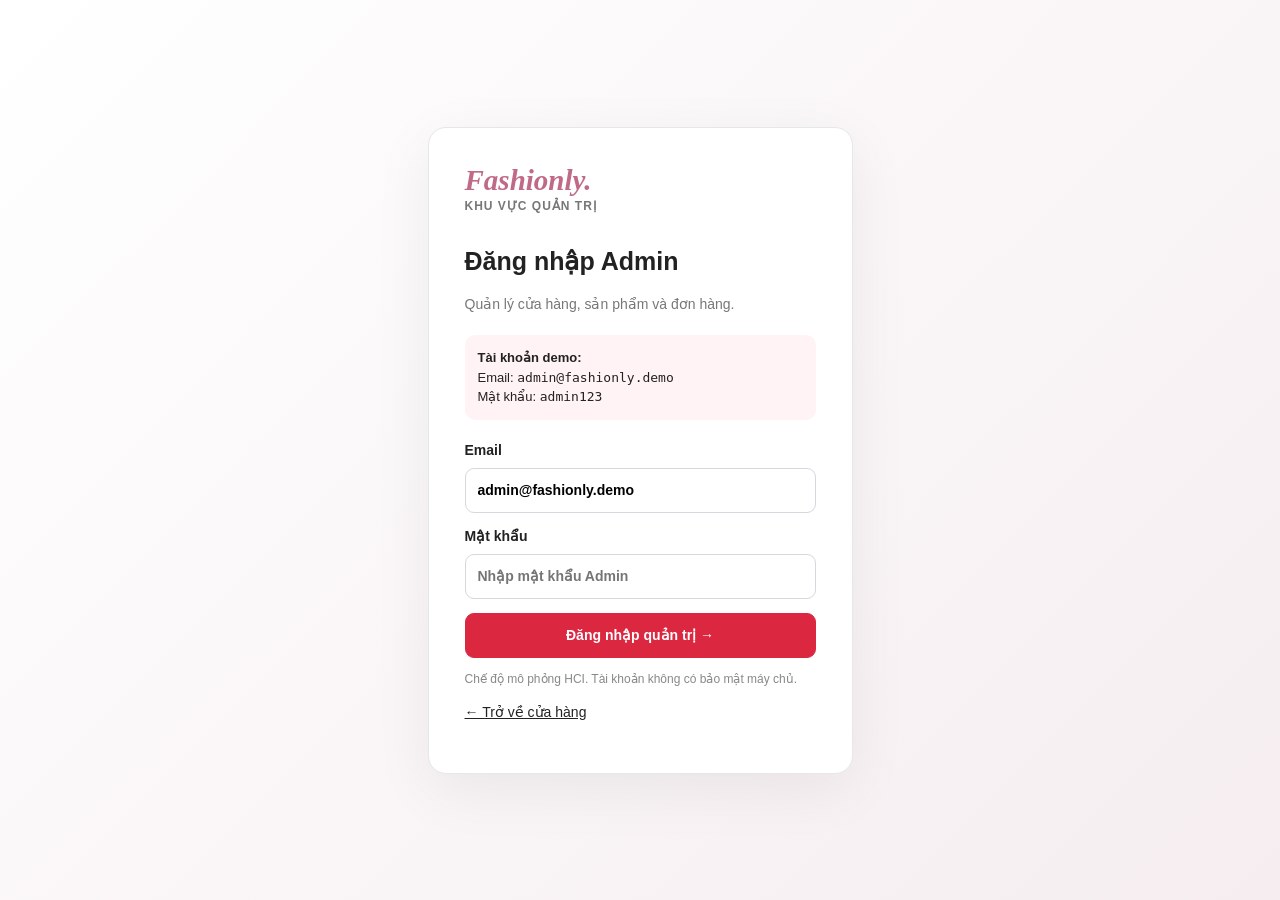
==== fashion_store/admin.html @ d0651968 "feat: add separate Fashionly admin dashboard with product and order management" ====
<!doctype html>
<html lang="vi"><head><meta charset="utf-8"><meta name="viewport" content="width=device-width,initial-scale=1"><title>Fashionly | Quản trị</title>
<style>
:root{--ink:#222;--sub:#777;--bg:#f5f5f7;--line:#e5e7eb;--accent:#dc2741;--dark:#171717}*{box-sizing:border-box}body{margin:0;font:14px/1.5 Arial,Helvetica,sans-serif;color:var(--ink);background:var(--bg)}button,input,textarea,select{font:inherit}button{cursor:pointer}a{color:inherit;text-decoration:none}button:disabled{opacity:.5;cursor:not-allowed}[hidden]{display:none!important}.btn{padding:11px 17px;background:var(--dark);border:1px solid var(--dark);border-radius:9px;color:white;font-weight:bold;cursor:pointer}.btn:hover{filter:brightness(1.12)}.btn.red{background:var(--accent);border-color:var(--accent)}.btn.light{background:#fff;color:var(--ink);border-color:#d5d7db}.btn.ghost{background:transparent;border-color:transparent;color:#555}.btn.small{font-size:12px;padding:7px 11px}.btn.danger{background:#fff;color:#c21e34;border-color:#f0c8d0}.muted{color:var(--sub)}.hide{display:none!important}.login-screen{min-height:100dvh;display:grid;place-items:center;padding:20px;background:linear-gradient(135deg,#fff 0%,#f5edf0 100%)}.login-box{background:white;border:1px solid var(--line);box-shadow:0 16px 60px #00000010;padding:36px;max-width:425px;width:100%;border-radius:18px}.login-brand{font:italic bold 29px Georgia;color:#c06b86}.login-box h1{font-size:25px;margin:28px 0 6px}.field{display:flex;flex-direction:column;gap:7px;margin:13px 0;font-weight:600}.field input,.field select,.field textarea,.searchbox{width:100%;border:1px solid #d5d8dd;border-radius:9px;background:#fff;padding:11px 12px;outline-color:#d15f76}.field textarea{min-height:90px;resize:vertical}.hint{font-size:12px;color:#888}.demo-info{background:#fff3f5;border-radius:10px;padding:13px;margin:20px 0;font-size:13px}.app{display:grid;grid-template-columns:245px 1fr;min-height:100dvh}.sidebar{background:#171717;color:white;position:sticky;top:0;height:100dvh;padding:25px 17px;display:flex;flex-direction:column}.brand{font:italic bold 27px Georgia;color:#f1a1b1;padding:3px 12px 5px}.brand-sub{font-size:10px;color:#aaa;letter-spacing:2px;padding-left:13px}.side-menu{margin-top:38px;display:grid;gap:8px}.side-menu button{border:0;color:#c6c6c6;background:transparent;padding:13px;text-align:left;border-radius:9px;font-weight:bold}.side-menu button.active,.side-menu button:hover{color:#fff;background:#353535}.side-bottom{margin-top:auto;border-top:1px solid #414141;padding-top:22px;display:grid;gap:12px}.side-bottom a{color:#eee;padding-left:11px}.side-bottom button{width:100%}.content{padding:27px clamp(16px,4vw,54px) 70px;min-width:0;max-width:1600px;width:100%;margin:0 auto}.top{display:flex;justify-content:space-between;align-items:center;gap:16px;margin-bottom:31px}.top h1{margin:0;font-size:27px}.eyebrow{font-size:12px;color:var(--sub);font-weight:bold;letter-spacing:1px;text-transform:uppercase}.top .right{display:flex;align-items:center;gap:12px}.avatar{width:42px;height:42px;border-radius:50%;background:#f9dce3;color:#b72142;display:grid;place-items:center;font-weight:bold}.stats{display:grid;grid-template-columns:repeat(4,minmax(0,1fr));gap:16px;margin:24px 0}.stat,.panel{background:#fff;border:1px solid var(--line);border-radius:13px;box-shadow:0 2px 5px #00000004}.stat{padding:22px}.stat b{font-size:26px;display:block;margin-top:8px;overflow-wrap:anywhere}.stat small{color:#888}.panel{padding:23px;margin-top:19px}.section-head{display:flex;justify-content:space-between;align-items:center;gap:14px;flex-wrap:wrap;margin-bottom:18px}.section-head h2{margin:0;font-size:20px}.tools{display:flex;gap:9px;align-items:center;flex-wrap:wrap}.searchbox{max-width:290px}.tools select{padding:10px;border:1px solid var(--line);border-radius:9px}.table-scroll{overflow-x:auto}.table{border-collapse:collapse;width:100%;text-align:left;min-width:700px}.table th{font-size:11px;text-transform:uppercase;color:#888;background:#fafafa;letter-spacing:.6px}.table td,.table th{padding:14px 12px;border-bottom:1px solid #eee;vertical-align:middle}.table tr:last-child td{border:0}.product-cell{display:flex;align-items:center;gap:12px;min-width:280px}.product-cell img{width:53px;height:62px;object-fit:cover;border-radius:7px;background:#eee}.product-cell b{display:block;max-width:340px}.tag{display:inline-block;border-radius:99px;background:#f0f0f0;padding:4px 9px;font-size:12px;white-space:nowrap}.tag.pending{background:#fff1d6;color:#916200}.tag.confirmed{background:#e6f0ff;color:#1259a3}.tag.shipping{background:#e9ebff;color:#5243a0}.tag.completed{background:#e0f7e7;color:#197343}.tag.cancelled{background:#ffeaec;color:#a62e43}.row-actions{display:flex;gap:6px;flex-wrap:wrap}.empty{text-align:center;padding:55px 20px;color:#777}.modal-overlay{position:fixed;inset:0;z-index:80;background:#0009;display:grid;place-items:center;padding:18px;overflow-y:auto}.modal{background:#fff;width:min(660px,100%);max-height:94dvh;overflow-y:auto;padding:26px;border-radius:14px;box-shadow:0 18px 80px #0003}.modal h2{margin:0 0 7px}.form-grid{display:grid;grid-template-columns:1fr 1fr;gap:0 16px}.form-grid .wide{grid-column:1/-1}.form-actions{display:flex;justify-content:flex-end;gap:10px;margin-top:22px}.preview{height:112px;width:90px;object-fit:cover;border-radius:9px;background:#eee;margin:10px 0}.order-detail{display:grid;grid-template-columns:1fr 1fr;gap:15px}.order-detail>div{padding:15px;border:1px solid var(--line);border-radius:10px}.order-detail p{margin:8px 0}.order-line{display:flex;gap:10px;align-items:center;padding:10px 0;border-bottom:1px solid #eee}.order-line img{width:42px;height:50px;object-fit:cover;border-radius:5px}.order-line div{flex:1}.notice{font-size:12px;color:#696969;margin-top:20px}.mobile-bar{display:none}@media(max-width:1000px){.stats{grid-template-columns:repeat(2,1fr)}}@media(max-width:700px){.app{display:block}.sidebar{height:auto;position:relative;padding:14px}.brand,.brand-sub{display:none}.side-menu{display:flex;margin:0;gap:5px;overflow-x:auto}.side-menu button{white-space:nowrap;padding:10px}.side-bottom{display:none}.content{padding:22px 13px 50px}.top h1{font-size:22px}.stats{gap:10px}.stat{padding:14px}.stat b{font-size:20px}.panel{padding:14px}.form-grid,.order-detail{grid-template-columns:1fr}.tools{width:100%}.searchbox{max-width:100%;flex:1}.mobile-bar{display:flex;gap:8px;justify-content:space-between;background:#fff;padding:10px 14px;border-bottom:1px solid var(--line)}.modal{padding:20px}}
</style></head><body>
<div id="loginScreen" class="login-screen"><form id="loginForm" class="login-box"><div class="login-brand">Fashionly.</div><div class="eyebrow">KHU VỰC QUẢN TRỊ</div><h1>Đăng nhập Admin</h1><p class="muted">Quản lý cửa hàng, sản phẩm và đơn hàng.</p><div class="demo-info"><b>Tài khoản demo:</b><br>Email: <code>admin@fashionly.demo</code><br>Mật khẩu: <code>admin123</code></div><label class="field">Email<input name="email" type="email" value="admin@fashionly.demo" autocomplete="username" required></label><label class="field">Mật khẩu<input name="password" type="password" autocomplete="current-password" required placeholder="Nhập mật khẩu Admin"></label><p id="loginError" style="color:#c21e34" aria-live="polite"></p><button class="btn red" type="submit" style="width:100%">Đăng nhập quản trị →</button><p class="hint">Chế độ mô phỏng HCI. Tài khoản không có bảo mật máy chủ.</p><p><a href="index.html" style="text-decoration:underline">← Trở về cửa hàng</a></p></form></div>
<div id="adminApp" class="app hide"><aside class="sidebar"><div class="brand">Fashionly.</div><div class="brand-sub">ADMIN DASHBOARD</div><nav class="side-menu"><button data-tab="overview" class="active">▦ Tổng quan</button><button data-tab="products">▤ Sản phẩm</button><button data-tab="orders">▥ Đơn hàng</button></nav><div class="side-bottom"><a href="index.html">↗ Xem trang cửa hàng</a><button class="btn light" id="logout">Đăng xuất</button></div></aside><div><div class="mobile-bar"><a href="index.html">← Cửa hàng</a><button class="btn small light" id="mobileLogout">Đăng xuất</button></div><main class="content"><header class="top"><div><div class="eyebrow">FASHIONLY / QUẢN TRỊ</div><h1 id="pageTitle">Tổng quan cửa hàng</h1></div><div class="right"><span class="muted">Quản trị viên</span><span class="avatar">AD</span></div></header><section id="view"></section><p class="notice">Bài tập lớn HCI • Dữ liệu lưu trên trình duyệt hiện tại. GitHub Pages không đồng bộ sản phẩm/đơn hàng giữa các thiết bị và không cung cấp xác thực bảo mật thật.</p></main></div></div></div>
<div id="modalRoot"></div>
<script>
const DEFAULT_PRODUCTS=[
{id:1,name:"Manfinity EMRG Men's Striped Colorblock Letter Print Casual Daily Short Sleeve Polo Shirt",price:133000,old:190000,discount:30,img:'polo.jpg',large:'polo_large.jpg',category:'Nam',new:true,sku:'2TL26W01S-SR072',desc:'Áo polo nam phối sọc xanh trắng, chất liệu thoáng mát, phù hợp phong cách thường ngày.'},
{id:2,name:"Daypath Men's American Vintage Californ Casual Colorblock Patchwork H Small Logo",price:188000,old:376000,discount:50,img:'sweater.jpg',category:'Nam',new:true,sku:'DP-0082',desc:'Áo sweatshirt nam phối màu phong cách vintage, thoải mái và dễ kết hợp.'},
{id:3,name:"Zrgoth Men's Casual Versatile Minimalist Japanese Crane Print Short Sleeve T-Shirt, Streetwear",price:75000,old:76000,discount:1,img:'crane.jpg',category:'Nam',new:true,sku:'ZG-2033',desc:'Áo thun họa tiết hạc Nhật Bản độc đáo, form rộng trẻ trung.'},
{id:4,name:'Quần short nam KAKI Gió cao chun pha cúc trẻ trung',price:84000,old:130000,discount:35,img:'shorts.jpg',category:'Nam',new:false,sku:'KS-0401',desc:'Quần short kaki nhẹ, thoải mái, phù hợp đi chơi và vận động.'},
{id:5,name:'Áo polo kẻ sọc xanh trắng phong cách năng động',price:139000,old:199000,discount:30,img:'polo.jpg',category:'Dong-phuc',new:true,sku:'PL-0034',desc:'Áo polo đồng phục kiểu dáng hiện đại.'},
{id:6,name:'Áo sweater phối màu retro dáng rộng',price:199000,old:399000,discount:50,img:'sweater.jpg',category:'Nu',new:false,sku:'SW-0023',desc:'Áo sweater unisex mềm mại, phong cách retro.'},
{id:7,name:'Áo thun họa tiết hạc xanh streetwear',price:99000,old:159000,discount:38,img:'crane.jpg',category:'Nu',new:true,sku:'ST-1007',desc:'Áo thun form rộng phối đồ linh hoạt.'},
{id:8,name:'Quần short kaki trắng tối giản',price:89000,old:139000,discount:36,img:'shorts.jpg',category:'Dong-phuc',new:false,sku:'SH-0880',desc:'Quần short kaki kiểu dáng đơn giản.'}
 ];
(function(){
'use strict';
const PRODUCT_KEY='fashionly_catalog_v1';const STORE_KEY='fashionly_hci_v1';const ADMIN_KEY='fashionly_admin_demo_logged_in';
const $=s=>document.querySelector(s), money=n=>Number(n||0).toLocaleString('vi-VN')+' ₫';
const esc=s=>String(s??'').replace(/[&<>"']/g,c=>({'&':'&amp;','<':'&lt;','>':'&gt;','"':'&quot;',"'":'&#39;'}[c]));
const assets=['polo.jpg','sweater.jpg','crane.jpg','shorts.jpg','polo_large.jpg'];
const safeImg=s=>/^https:\/\/[^\s"'<>]+$/i.test(String(s))?s:'assets/'+(assets.includes(s)?s:'polo.jpg');
const getProducts=()=>{try{const x=JSON.parse(localStorage.getItem(PRODUCT_KEY));return Array.isArray(x)?x:DEFAULT_PRODUCTS.map(p=>({...p}));}catch{return DEFAULT_PRODUCTS.map(p=>({...p}))}};
const getStore=()=>{try{const x=JSON.parse(localStorage.getItem(STORE_KEY));return x&&typeof x==='object'?x:{orders:[],cart:[],user:null}}catch{return {orders:[],cart:[],user:null}}};
const saveProducts=a=>localStorage.setItem(PRODUCT_KEY,JSON.stringify(a));
let tab='overview',q='',category='all',editId=null;
function showApp(){const yes=sessionStorage.getItem(ADMIN_KEY)==='true';$('#loginScreen').classList.toggle('hide',yes);$('#adminApp').classList.toggle('hide',!yes);if(yes)render();}
function logout(){sessionStorage.removeItem(ADMIN_KEY);$('#loginForm').reset();showApp();}
function setTab(t){tab=t;document.querySelectorAll('[data-tab]').forEach(x=>x.classList.toggle('active',x.dataset.tab===t));render();}
const stat=(label,value,note)=>`<div class="stat"><span class="muted">${label}</span><b>${value}</b><small>${note||''}</small></div>`;
const pill=s=>`<span class="tag ${esc(s)}">${({pending:'Chờ xác nhận',confirmed:'Đã xác nhận',shipping:'Đang giao',completed:'Hoàn thành',cancelled:'Đã hủy'})[s]||'Chờ xác nhận'}</span>`;
function stats(){const orders=getStore().orders||[],products=getProducts();return `<div class="stats">${stat('Sản phẩm',products.length,'Đang hiển thị')}${stat('Tổng đơn hàng',orders.length,'Tất cả đơn')}${stat('Chờ xác nhận',orders.filter(o=>o.status==='pending').length,'Cần xử lý')}${stat('Doanh thu demo',money(orders.filter(o=>o.status!=='cancelled').reduce((a,o)=>a+Number(o.total||0),0)),'Không phải giao dịch thật')}</div>`}
function productsView(){let list=getProducts().filter(p=>(category==='all'||p.category===category)&&(`${p.name} ${p.sku}`.toLowerCase().includes(q.toLowerCase())));return `<div class="panel"><div class="section-head"><h2>Quản lý sản phẩm (${list.length})</h2><button class="btn red" data-add-product>+ Thêm sản phẩm</button></div><div class="tools"><input class="searchbox" id="productSearch" placeholder="Tìm tên hoặc mã SKU..." value="${esc(q)}"><select id="categoryFilter"><option value="all">Tất cả danh mục</option><option value="Nam" ${category==='Nam'?'selected':''}>Nam</option><option value="Nu" ${category==='Nu'?'selected':''}>Nữ</option><option value="Dong-phuc" ${category==='Dong-phuc'?'selected':''}>Đồng phục</option></select></div>${list.length?`<div class="table-scroll"><table class="table"><thead><tr><th>Sản phẩm</th><th>Danh mục</th><th>Giá bán</th><th>Giá gốc</th><th>Thao tác</th></tr></thead><tbody>${list.map(p=>`<tr><td><div class="product-cell"><img src="${esc(safeImg(p.img))}" alt=""><div><b>${esc(p.name)}</b><span class="muted">SKU: ${esc(p.sku)}</span></div></div></td><td>${esc(({Nam:'Nam',Nu:'Nữ','Dong-phuc':'Đồng phục'})[p.category]||p.category)}</td><td><b>${money(p.price)}</b></td><td class="muted">${money(p.old)}</td><td><div class="row-actions"><button class="btn small light" data-edit="${p.id}">Sửa</button><button class="btn small danger" data-delete="${p.id}">Xóa</button></div></td></tr>`).join('')}</tbody></table></div>`:'<div class="empty">Không có sản phẩm phù hợp. Bấm “Thêm sản phẩm” để tạo mới.</div>'}</div>`}
function ordersView(){const orders=getStore().orders||[];return `<div class="panel"><div class="section-head"><h2>Quản lý đơn hàng (${orders.length})</h2><span class="muted">Xác nhận → Giao hàng → Hoàn thành</span></div>${orders.length?`<div class="table-scroll"><table class="table"><thead><tr><th>Mã đơn</th><th>Khách hàng</th><th>Tổng tiền</th><th>Trạng thái</th><th>Thao tác</th></tr></thead><tbody>${orders.map(o=>`<tr><td><b>${esc(o.id)}</b><br><small class="muted">${esc(o.created)}</small></td><td>${esc(o.customer?.name||'Khách')}<br><small class="muted">${esc(o.customer?.phone||'')}</small></td><td><b>${money(o.total)}</b></td><td>${pill(o.status)}</td><td><button class="btn small light" data-order="${esc(o.id)}">Xem / xử lý</button></td></tr>`).join('')}</tbody></table></div>`:'<div class="empty">Chưa có đơn hàng. Hãy mua hàng từ trang khách để tạo đơn demo.</div>'}</div>`}
function render(){if(sessionStorage.getItem(ADMIN_KEY)!=='true')return showApp();$('#pageTitle').textContent=({overview:'Tổng quan cửa hàng',products:'Quản lý sản phẩm',orders:'Quản lý đơn hàng'})[tab];$('#view').innerHTML=tab==='overview'?stats()+productsView()+ordersView():tab==='products'?productsView():ordersView();}
function openModal(content){$('#modalRoot').innerHTML=`<div class="modal-overlay"><div class="modal" role="dialog" aria-modal="true">${content}</div></div>`;}
function closeModal(){$('#modalRoot').innerHTML='';}
function productModal(id){const p=id==null?null:getProducts().find(x=>x.id===id);if(id!=null&&!p)return;editId=p?.id??null;const remote=p?.img?.startsWith('https://')||false;openModal(`<h2>${p?'Sửa sản phẩm':'Thêm sản phẩm mới'}</h2><p class="muted">Điền thông tin để hiển thị trên website khách hàng.</p><form id="productForm"><div class="form-grid"><label class="field wide">Tên sản phẩm *<input name="name" maxlength="160" minlength="3" required value="${esc(p?.name||'')}" placeholder="Áo thun nam basic..."></label><label class="field">Mã sản phẩm (SKU) *<input name="sku" maxlength="30" required value="${esc(p?.sku||'')}" placeholder="SP-001"></label><label class="field">Danh mục<select name="category"><option value="Nam" ${p?.category==='Nam'?'selected':''}>Nam</option><option value="Nu" ${p?.category==='Nu'?'selected':''}>Nữ</option><option value="Dong-phuc" ${p?.category==='Dong-phuc'?'selected':''}>Đồng phục</option></select></label><label class="field">Giá bán (đồng) *<input name="price" type="number" min="1000" max="999999999" step="1000" required value="${p?.price??''}" placeholder="150000"></label><label class="field">Giá gốc (đồng) *<input name="old" type="number" min="1000" max="999999999" step="1000" required value="${p?.old??''}" placeholder="200000"></label><label class="field wide">Ảnh sản phẩm<select name="image" id="imageSelect">${assets.map(a=>`<option value="${a}" ${!remote&&(p?.img||'polo.jpg')===a?'selected':''}>${a}</option>`).join('')}<option value="remote" ${remote?'selected':''}>Dùng URL ảnh HTTPS riêng</option></select></label><label class="field wide" id="imageUrlField" ${remote?'':'hidden'}>Đường dẫn ảnh HTTPS<input id="imageUrl" name="imageUrl" type="url" placeholder="https://example.com/image.jpg" value="${esc(remote?p.img:'')}"></label><div class="wide"><img class="preview" id="imagePreview" src="${esc(safeImg(p?.img||'polo.jpg'))}" alt="Xem trước ảnh"></div><label class="field wide">Mô tả<textarea name="desc" maxlength="1200" placeholder="Mô tả chất liệu, phong cách...">${esc(p?.desc||'')}</textarea></label><label class="wide"><input type="checkbox" name="isNew" ${p?.new!==false?'checked':''}> Đánh dấu sản phẩm mới</label></div><p class="hint" id="formError" style="color:#bb2440" aria-live="polite"></p><div class="form-actions"><button type="button" class="btn light" data-close>Hủy</button><button type="submit" class="btn red">${p?'Lưu thay đổi':'Thêm sản phẩm'}</button></div></form>`);}
function saveProduct(form){if(!form.reportValidity())return;const d=new FormData(form),name=String(d.get('name')||'').trim(),sku=String(d.get('sku')||'').trim(),price=Number(d.get('price')),old=Number(d.get('old'));const list=getProducts();if(!name||!sku||!Number.isFinite(price)||price<1000||!Number.isFinite(old)||old<price){$('#formError').textContent='Giá gốc phải lớn hơn hoặc bằng giá bán và thông tin không được bỏ trống.';return}if(list.some(p=>p.sku.toLowerCase()===sku.toLowerCase()&&p.id!==editId)){$('#formError').textContent='Mã SKU đã tồn tại. Hãy nhập mã khác.';return}const imageChoice=String(d.get('image')||'polo.jpg');let image=imageChoice;if(imageChoice==='remote'){image=String(d.get('imageUrl')||'').trim();if(!/^https:\/\/[^\s"'<>]+$/i.test(image)){$('#formError').textContent='URL ảnh phải bắt đầu bằng https:// và không chứa ký tự không hợp lệ.';return}}const previous=list.find(p=>p.id===editId);const product={id:previous?.id??Math.max(0,...list.map(p=>Number(p.id)||0))+1,name,sku,category:String(d.get('category')),price,old,discount:old>price?Math.round((old-price)/old*100):0,img:image,desc:String(d.get('desc')||'').trim(),new:d.has('isNew')};if(previous){Object.assign(previous,product)}else list.unshift(product);saveProducts(list);closeModal();render();alert(previous?'Đã cập nhật sản phẩm!':'Đã thêm sản phẩm mới!');}
function deleteProduct(id){const list=getProducts(),p=list.find(x=>x.id===id);if(!p)return;if(!confirm(`Xóa sản phẩm "${p.name}"?\nSản phẩm sẽ không còn hiển thị trong cửa hàng ở trình duyệt này.`))return;saveProducts(list.filter(x=>x.id!==id));closeModal();render();}
function orderModal(id){const o=(getStore().orders||[]).find(x=>x.id===id);if(!o)return;const products=getProducts();const items=(o.items||[]).map(x=>{const p=products.find(p=>p.id===x.id);return `<div class="order-line"><img src="${esc(safeImg(x.img||p?.img||'polo.jpg'))}" alt=""><div><b>${esc(x.name||p?.name||'Sản phẩm đã ngừng bán')}</b><div class="muted">${esc(x.color)} / ${esc(x.size)} × ${x.qty}</div></div><b>${money((x.price??p?.price??0)*x.qty)}</b></div>`}).join('');const next=({pending:[['confirmed','✓ Xác nhận đơn'],['cancelled','Từ chối đơn']],confirmed:[['shipping','Bàn giao vận chuyển']],shipping:[['completed','Đánh dấu đã giao']]})[o.status]||[];openModal(`<div class="section-head"><h2>Đơn hàng #${esc(o.id)}</h2>${pill(o.status)}</div><div class="order-detail"><div><b>Thông tin khách hàng</b><p>${esc(o.customer?.name)}<br>${esc(o.customer?.phone)}<br>${esc(o.customer?.address)}</p></div><div><b>Thanh toán</b><p>${esc(o.customer?.payment)}<br>${esc(o.created)}<br><b>${money(o.total)}</b></p></div></div><h3>Sản phẩm</h3>${items}<div class="form-actions"><button class="btn light" data-close>Đóng</button>${next.map(([s,label])=>`<button class="btn ${s==='cancelled'?'danger':'red'}" data-change-status="${esc(o.id)}:${s}">${label}</button>`).join('')}</div>`);}
function changeStatus(id,to){const state=getStore(),o=(state.orders||[]).find(o=>o.id===id);if(!o)return;const allowed={pending:['confirmed','cancelled'],confirmed:['shipping'],shipping:['completed']};if(!(allowed[o.status]||[]).includes(to))return;o.status=to;localStorage.setItem(STORE_KEY,JSON.stringify(state));closeModal();render();alert('Đã cập nhật trạng thái đơn hàng.');}
document.addEventListener('click',e=>{const btn=e.target.closest('button');if(!btn)return;if(btn.dataset.tab){setTab(btn.dataset.tab);return}if(btn.dataset.addProduct!==undefined){productModal(null);return}if(btn.dataset.edit){productModal(Number(btn.dataset.edit));return}if(btn.dataset.delete){deleteProduct(Number(btn.dataset.delete));return}if(btn.dataset.order){orderModal(btn.dataset.order);return}if(btn.dataset.changeStatus){const a=btn.dataset.changeStatus.split(':');changeStatus(a[0],a[1]);return}if(btn.dataset.close!==undefined){closeModal();return}if(btn.id==='logout'||btn.id==='mobileLogout')logout();});
document.addEventListener('submit',e=>{if(e.target.id==='loginForm'){e.preventDefault();const d=new FormData(e.target);if(String(d.get('email')||'').trim().toLowerCase()==='admin@fashionly.demo'&&d.get('password')==='admin123'){sessionStorage.setItem(ADMIN_KEY,'true');$('#loginError').textContent='';showApp();}else $('#loginError').textContent='Email hoặc mật khẩu Admin không đúng.';return}if(e.target.id==='productForm'){e.preventDefault();saveProduct(e.target);}});
document.addEventListener('input',e=>{if(e.target.id==='productSearch'){q=e.target.value;const pos=e.target.selectionStart;render();const input=$('#productSearch');input.focus();input.setSelectionRange(pos,pos);}});
document.addEventListener('change',e=>{if(e.target.id==='categoryFilter'){category=e.target.value;render()}if(e.target.id==='imageSelect'){const remote=e.target.value==='remote';$('#imageUrlField').hidden=!remote;$('#imagePreview').src=remote?($('#imageUrl').value||'assets/polo.jpg'):safeImg(e.target.value)}if(e.target.id==='imageUrl')$('#imagePreview').src=e.target.value;});
document.addEventListener('click',e=>{if(e.target.classList.contains('modal-overlay'))closeModal()});
window.addEventListener('storage',()=>{if(sessionStorage.getItem(ADMIN_KEY)==='true')render()});showApp();
})();
</script></body></html>
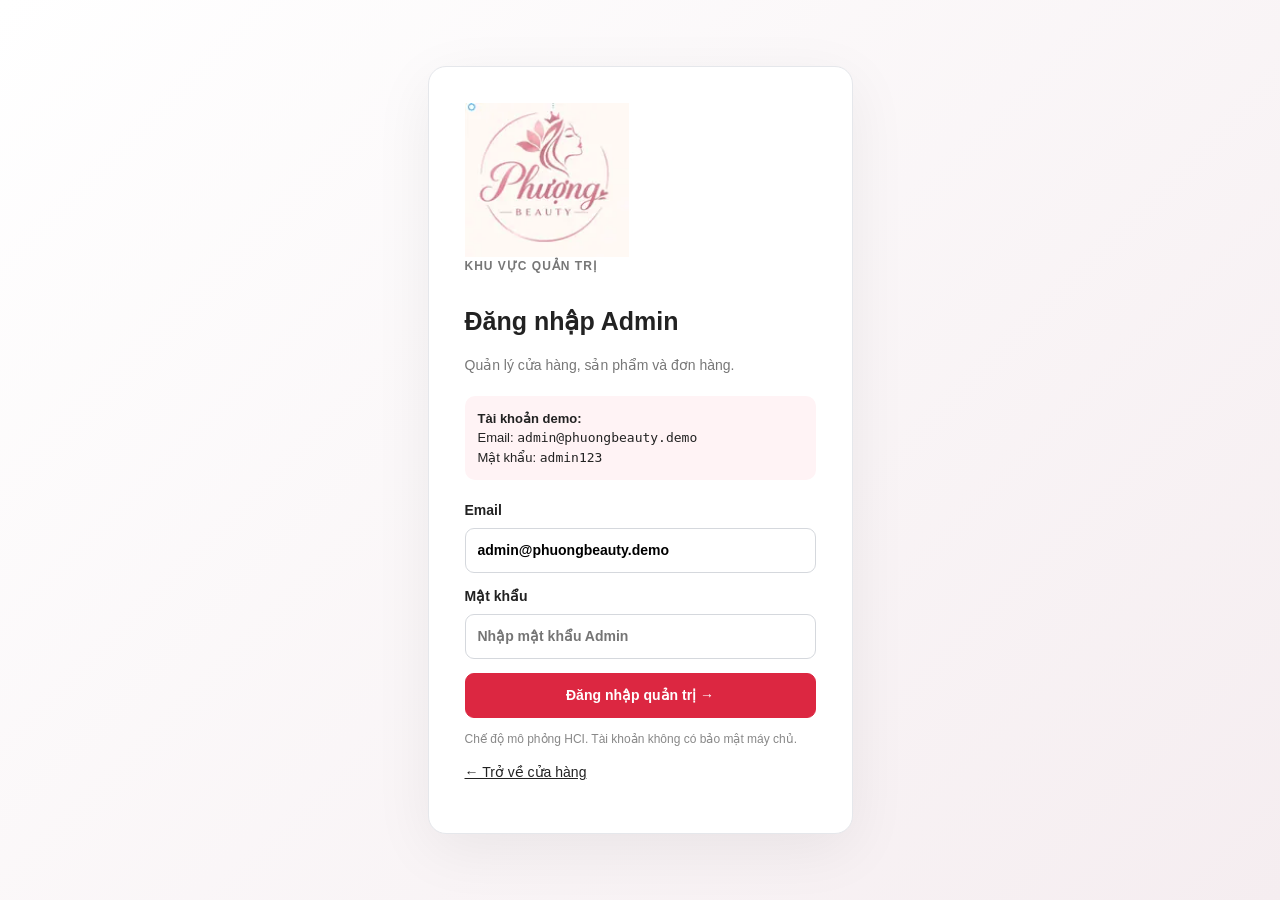
==== commit a119e66f: "brand: replace Admin logos and visible name with Phương Beauty, preserve existing users" ====
--- a/fashion_store/admin.html
+++ b/fashion_store/admin.html
@@ -1,10 +1,10 @@
 <!doctype html>
-<html lang="vi"><head><meta charset="utf-8"><meta name="viewport" content="width=device-width,initial-scale=1"><title>Fashionly | Quản trị</title>
+<html lang="vi"><head><meta charset="utf-8"><meta name="viewport" content="width=device-width,initial-scale=1"><title>Phương Beauty | Trang quản trị</title><link rel="icon" href="assets/phuong-beauty-logo.webp" type="image/webp">
 <style>
 :root{--ink:#222;--sub:#777;--bg:#f5f5f7;--line:#e5e7eb;--accent:#dc2741;--dark:#171717}*{box-sizing:border-box}body{margin:0;font:14px/1.5 Arial,Helvetica,sans-serif;color:var(--ink);background:var(--bg)}button,input,textarea,select{font:inherit}button{cursor:pointer}a{color:inherit;text-decoration:none}button:disabled{opacity:.5;cursor:not-allowed}[hidden]{display:none!important}.btn{padding:11px 17px;background:var(--dark);border:1px solid var(--dark);border-radius:9px;color:white;font-weight:bold;cursor:pointer}.btn:hover{filter:brightness(1.12)}.btn.red{background:var(--accent);border-color:var(--accent)}.btn.light{background:#fff;color:var(--ink);border-color:#d5d7db}.btn.ghost{background:transparent;border-color:transparent;color:#555}.btn.small{font-size:12px;padding:7px 11px}.btn.danger{background:#fff;color:#c21e34;border-color:#f0c8d0}.muted{color:var(--sub)}.hide{display:none!important}.login-screen{min-height:100dvh;display:grid;place-items:center;padding:20px;background:linear-gradient(135deg,#fff 0%,#f5edf0 100%)}.login-box{background:white;border:1px solid var(--line);box-shadow:0 16px 60px #00000010;padding:36px;max-width:425px;width:100%;border-radius:18px}.login-brand{font:italic bold 29px Georgia;color:#c06b86}.login-box h1{font-size:25px;margin:28px 0 6px}.field{display:flex;flex-direction:column;gap:7px;margin:13px 0;font-weight:600}.field input,.field select,.field textarea,.searchbox{width:100%;border:1px solid #d5d8dd;border-radius:9px;background:#fff;padding:11px 12px;outline-color:#d15f76}.field textarea{min-height:90px;resize:vertical}.hint{font-size:12px;color:#888}.demo-info{background:#fff3f5;border-radius:10px;padding:13px;margin:20px 0;font-size:13px}.app{display:grid;grid-template-columns:245px 1fr;min-height:100dvh}.sidebar{background:#171717;color:white;position:sticky;top:0;height:100dvh;padding:25px 17px;display:flex;flex-direction:column}.brand{font:italic bold 27px Georgia;color:#f1a1b1;padding:3px 12px 5px}.brand-sub{font-size:10px;color:#aaa;letter-spacing:2px;padding-left:13px}.side-menu{margin-top:38px;display:grid;gap:8px}.side-menu button{border:0;color:#c6c6c6;background:transparent;padding:13px;text-align:left;border-radius:9px;font-weight:bold}.side-menu button.active,.side-menu button:hover{color:#fff;background:#353535}.side-bottom{margin-top:auto;border-top:1px solid #414141;padding-top:22px;display:grid;gap:12px}.side-bottom a{color:#eee;padding-left:11px}.side-bottom button{width:100%}.content{padding:27px clamp(16px,4vw,54px) 70px;min-width:0;max-width:1600px;width:100%;margin:0 auto}.top{display:flex;justify-content:space-between;align-items:center;gap:16px;margin-bottom:31px}.top h1{margin:0;font-size:27px}.eyebrow{font-size:12px;color:var(--sub);font-weight:bold;letter-spacing:1px;text-transform:uppercase}.top .right{display:flex;align-items:center;gap:12px}.avatar{width:42px;height:42px;border-radius:50%;background:#f9dce3;color:#b72142;display:grid;place-items:center;font-weight:bold}.stats{display:grid;grid-template-columns:repeat(4,minmax(0,1fr));gap:16px;margin:24px 0}.stat,.panel{background:#fff;border:1px solid var(--line);border-radius:13px;box-shadow:0 2px 5px #00000004}.stat{padding:22px}.stat b{font-size:26px;display:block;margin-top:8px;overflow-wrap:anywhere}.stat small{color:#888}.panel{padding:23px;margin-top:19px}.section-head{display:flex;justify-content:space-between;align-items:center;gap:14px;flex-wrap:wrap;margin-bottom:18px}.section-head h2{margin:0;font-size:20px}.tools{display:flex;gap:9px;align-items:center;flex-wrap:wrap}.searchbox{max-width:290px}.tools select{padding:10px;border:1px solid var(--line);border-radius:9px}.table-scroll{overflow-x:auto}.table{border-collapse:collapse;width:100%;text-align:left;min-width:700px}.table th{font-size:11px;text-transform:uppercase;color:#888;background:#fafafa;letter-spacing:.6px}.table td,.table th{padding:14px 12px;border-bottom:1px solid #eee;vertical-align:middle}.table tr:last-child td{border:0}.product-cell{display:flex;align-items:center;gap:12px;min-width:280px}.product-cell img{width:53px;height:62px;object-fit:cover;border-radius:7px;background:#eee}.product-cell b{display:block;max-width:340px}.tag{display:inline-block;border-radius:99px;background:#f0f0f0;padding:4px 9px;font-size:12px;white-space:nowrap}.tag.pending{background:#fff1d6;color:#916200}.tag.confirmed{background:#e6f0ff;color:#1259a3}.tag.shipping{background:#e9ebff;color:#5243a0}.tag.completed{background:#e0f7e7;color:#197343}.tag.cancelled{background:#ffeaec;color:#a62e43}.row-actions{display:flex;gap:6px;flex-wrap:wrap}.empty{text-align:center;padding:55px 20px;color:#777}.modal-overlay{position:fixed;inset:0;z-index:80;background:#0009;display:grid;place-items:center;padding:18px;overflow-y:auto}.modal{background:#fff;width:min(660px,100%);max-height:94dvh;overflow-y:auto;padding:26px;border-radius:14px;box-shadow:0 18px 80px #0003}.modal h2{margin:0 0 7px}.form-grid{display:grid;grid-template-columns:1fr 1fr;gap:0 16px}.form-grid .wide{grid-column:1/-1}.form-actions{display:flex;justify-content:flex-end;gap:10px;margin-top:22px}.preview{height:112px;width:90px;object-fit:cover;border-radius:9px;background:#eee;margin:10px 0}.order-detail{display:grid;grid-template-columns:1fr 1fr;gap:15px}.order-detail>div{padding:15px;border:1px solid var(--line);border-radius:10px}.order-detail p{margin:8px 0}.order-line{display:flex;gap:10px;align-items:center;padding:10px 0;border-bottom:1px solid #eee}.order-line img{width:42px;height:50px;object-fit:cover;border-radius:5px}.order-line div{flex:1}.notice{font-size:12px;color:#696969;margin-top:20px}.mobile-bar{display:none}@media(max-width:1000px){.stats{grid-template-columns:repeat(2,1fr)}}@media(max-width:700px){.app{display:block}.sidebar{height:auto;position:relative;padding:14px}.brand,.brand-sub{display:none}.side-menu{display:flex;margin:0;gap:5px;overflow-x:auto}.side-menu button{white-space:nowrap;padding:10px}.side-bottom{display:none}.content{padding:22px 13px 50px}.top h1{font-size:22px}.stats{gap:10px}.stat{padding:14px}.stat b{font-size:20px}.panel{padding:14px}.form-grid,.order-detail{grid-template-columns:1fr}.tools{width:100%}.searchbox{max-width:100%;flex:1}.mobile-bar{display:flex;gap:8px;justify-content:space-between;background:#fff;padding:10px 14px;border-bottom:1px solid var(--line)}.modal{padding:20px}}
-</style></head><body>
-<div id="loginScreen" class="login-screen"><form id="loginForm" class="login-box"><div class="login-brand">Fashionly.</div><div class="eyebrow">KHU VỰC QUẢN TRỊ</div><h1>Đăng nhập Admin</h1><p class="muted">Quản lý cửa hàng, sản phẩm và đơn hàng.</p><div class="demo-info"><b>Tài khoản demo:</b><br>Email: <code>admin@fashionly.demo</code><br>Mật khẩu: <code>admin123</code></div><label class="field">Email<input name="email" type="email" value="admin@fashionly.demo" autocomplete="username" required></label><label class="field">Mật khẩu<input name="password" type="password" autocomplete="current-password" required placeholder="Nhập mật khẩu Admin"></label><p id="loginError" style="color:#c21e34" aria-live="polite"></p><button class="btn red" type="submit" style="width:100%">Đăng nhập quản trị →</button><p class="hint">Chế độ mô phỏng HCI. Tài khoản không có bảo mật máy chủ.</p><p><a href="index.html" style="text-decoration:underline">← Trở về cửa hàng</a></p></form></div>
-<div id="adminApp" class="app hide"><aside class="sidebar"><div class="brand">Fashionly.</div><div class="brand-sub">ADMIN DASHBOARD</div><nav class="side-menu"><button data-tab="overview" class="active">▦ Tổng quan</button><button data-tab="products">▤ Sản phẩm</button><button data-tab="orders">▥ Đơn hàng</button></nav><div class="side-bottom"><a href="index.html">↗ Xem trang cửa hàng</a><button class="btn light" id="logout">Đăng xuất</button></div></aside><div><div class="mobile-bar"><a href="index.html">← Cửa hàng</a><button class="btn small light" id="mobileLogout">Đăng xuất</button></div><main class="content"><header class="top"><div><div class="eyebrow">FASHIONLY / QUẢN TRỊ</div><h1 id="pageTitle">Tổng quan cửa hàng</h1></div><div class="right"><span class="muted">Quản trị viên</span><span class="avatar">AD</span></div></header><section id="view"></section><p class="notice">Bài tập lớn HCI • Dữ liệu lưu trên trình duyệt hiện tại. GitHub Pages không đồng bộ sản phẩm/đơn hàng giữa các thiết bị và không cung cấp xác thực bảo mật thật.</p></main></div></div></div>
+.login-brand img{width:164px;max-width:100%;height:auto;object-fit:contain;display:block}.brand img{width:136px;max-width:100%;height:auto;object-fit:contain;display:block}@media(max-width:700px){.login-brand img{width:140px}}</style></head><body>
+<div id="loginScreen" class="login-screen"><form id="loginForm" class="login-box"><div class="login-brand"><img src="assets/phuong-beauty-logo.webp" alt="Phương Beauty" width="164" height="155"></div><div class="eyebrow">KHU VỰC QUẢN TRỊ</div><h1>Đăng nhập Admin</h1><p class="muted">Quản lý cửa hàng, sản phẩm và đơn hàng.</p><div class="demo-info"><b>Tài khoản demo:</b><br>Email: <code>admin@phuongbeauty.demo</code><br>Mật khẩu: <code>admin123</code></div><label class="field">Email<input name="email" type="email" value="admin@phuongbeauty.demo" autocomplete="username" required></label><label class="field">Mật khẩu<input name="password" type="password" autocomplete="current-password" required placeholder="Nhập mật khẩu Admin"></label><p id="loginError" style="color:#c21e34" aria-live="polite"></p><button class="btn red" type="submit" style="width:100%">Đăng nhập quản trị →</button><p class="hint">Chế độ mô phỏng HCI. Tài khoản không có bảo mật máy chủ.</p><p><a href="index.html" style="text-decoration:underline">← Trở về cửa hàng</a></p></form></div>
+<div id="adminApp" class="app hide"><aside class="sidebar"><div class="brand"><img src="assets/phuong-beauty-logo.webp" alt="Phương Beauty" width="136" height="129"></div><div class="brand-sub">ADMIN DASHBOARD</div><nav class="side-menu"><button data-tab="overview" class="active">▦ Tổng quan</button><button data-tab="products">▤ Sản phẩm</button><button data-tab="orders">▥ Đơn hàng</button></nav><div class="side-bottom"><a href="index.html">↗ Xem trang cửa hàng</a><button class="btn light" id="logout">Đăng xuất</button></div></aside><div><div class="mobile-bar"><a href="index.html">← Cửa hàng</a><button class="btn small light" id="mobileLogout">Đăng xuất</button></div><main class="content"><header class="top"><div><div class="eyebrow">PHƯƠNG BEAUTY / QUẢN TRỊ</div><h1 id="pageTitle">Tổng quan cửa hàng</h1></div><div class="right"><span class="muted">Quản trị viên</span><span class="avatar">AD</span></div></header><section id="view"></section><p class="notice">Bài tập lớn HCI • Dữ liệu lưu trên trình duyệt hiện tại. GitHub Pages không đồng bộ sản phẩm/đơn hàng giữa các thiết bị và không cung cấp xác thực bảo mật thật.</p></main></div></div></div>
 <div id="modalRoot"></div>
 <script>
 const DEFAULT_PRODUCTS=[
@@ -23,11 +23,40 @@
 const $=s=>document.querySelector(s), money=n=>Number(n||0).toLocaleString('vi-VN')+' ₫';
 const esc=s=>String(s??'').replace(/[&<>"']/g,c=>({'&':'&amp;','<':'&lt;','>':'&gt;','"':'&quot;',"'":'&#39;'}[c]));
 const assets=['polo.jpg','sweater.jpg','crane.jpg','shorts.jpg','polo_large.jpg'];
-const safeImg=s=>/^https:\/\/[^\s"'<>]+$/i.test(String(s))?s:'assets/'+(assets.includes(s)?s:'polo.jpg');
+const safeImg=s=>/^data:image\/(?:webp|jpeg|png);base64,[A-Za-z0-9+/=]+$/.test(String(s))?s:(/^https:\/\/[^\s"'<>]+$/i.test(String(s))?s:'assets/'+(assets.includes(s)?s:'polo.jpg'));
 const getProducts=()=>{try{const x=JSON.parse(localStorage.getItem(PRODUCT_KEY));return Array.isArray(x)?x:DEFAULT_PRODUCTS.map(p=>({...p}));}catch{return DEFAULT_PRODUCTS.map(p=>({...p}))}};
 const getStore=()=>{try{const x=JSON.parse(localStorage.getItem(STORE_KEY));return x&&typeof x==='object'?x:{orders:[],cart:[],user:null}}catch{return {orders:[],cart:[],user:null}}};
-const saveProducts=a=>localStorage.setItem(PRODUCT_KEY,JSON.stringify(a));
-let tab='overview',q='',category='all',editId=null;
+const saveProducts=a=>{try{localStorage.setItem(PRODUCT_KEY,JSON.stringify(a));return true}catch(e){alert('Bộ nhớ trình duyệt đã đầy hoặc bị chặn. Sản phẩm chưa được lưu. Hãy dùng ảnh dung lượng nhỏ hơn hoặc xóa bớt ảnh đã tải lên.');return false}};
+let tab='overview',q='',category='all',editId=null,pendingLocalImage=null,imageTaskId=0;
+const LOCAL_IMAGE_MAX_LENGTH=240000;
+function compressLocalImage(file){
+return new Promise((resolve,reject)=>{
+  if(!file||!['image/jpeg','image/png','image/webp'].includes(file.type)){reject(new Error('Chỉ nhận ảnh JPG, PNG hoặc WebP.'));return;}
+  if(file.size>20*1024*1024){reject(new Error('Ảnh lớn hơn 20 MB. Hãy chọn file nhỏ hơn.'));return;}
+  const image=new Image(),url=URL.createObjectURL(file);
+  image.onload=()=>{
+    URL.revokeObjectURL(url);
+    try{
+      for(const edge of [960,800,640,500]){
+        const scale=Math.min(1,edge/Math.max(image.naturalWidth,image.naturalHeight));
+        const canvas=document.createElement('canvas');
+        canvas.width=Math.max(1,Math.round(image.naturalWidth*scale));
+        canvas.height=Math.max(1,Math.round(image.naturalHeight*scale));
+        const ctx=canvas.getContext('2d');if(!ctx)throw new Error('Không thể xử lý ảnh trong trình duyệt.');
+        ctx.drawImage(image,0,0,canvas.width,canvas.height);
+        for(const quality of [.82,.7,.58,.45]){
+          let result=canvas.toDataURL('image/webp',quality);
+          if(!result.startsWith('data:image/webp;'))result=canvas.toDataURL('image/jpeg',quality);
+          if(result.length<=LOCAL_IMAGE_MAX_LENGTH){resolve(result);return;}
+        }
+      }
+      reject(new Error('Ảnh quá phức tạp, không thể nén đủ để lưu. Hãy chọn ảnh khác.'));
+    }catch(err){reject(err);}
+  };
+  image.onerror=()=>{URL.revokeObjectURL(url);reject(new Error('Không đọc được ảnh đã chọn.'));};
+  image.src=url;
+});
+}
 function showApp(){const yes=sessionStorage.getItem(ADMIN_KEY)==='true';$('#loginScreen').classList.toggle('hide',yes);$('#adminApp').classList.toggle('hide',!yes);if(yes)render();}
 function logout(){sessionStorage.removeItem(ADMIN_KEY);$('#loginForm').reset();showApp();}
 function setTab(t){tab=t;document.querySelectorAll('[data-tab]').forEach(x=>x.classList.toggle('active',x.dataset.tab===t));render();}
@@ -38,16 +67,37 @@
 function ordersView(){const orders=getStore().orders||[];return `<div class="panel"><div class="section-head"><h2>Quản lý đơn hàng (${orders.length})</h2><span class="muted">Xác nhận → Giao hàng → Hoàn thành</span></div>${orders.length?`<div class="table-scroll"><table class="table"><thead><tr><th>Mã đơn</th><th>Khách hàng</th><th>Tổng tiền</th><th>Trạng thái</th><th>Thao tác</th></tr></thead><tbody>${orders.map(o=>`<tr><td><b>${esc(o.id)}</b><br><small class="muted">${esc(o.created)}</small></td><td>${esc(o.customer?.name||'Khách')}<br><small class="muted">${esc(o.customer?.phone||'')}</small></td><td><b>${money(o.total)}</b></td><td>${pill(o.status)}</td><td><button class="btn small light" data-order="${esc(o.id)}">Xem / xử lý</button></td></tr>`).join('')}</tbody></table></div>`:'<div class="empty">Chưa có đơn hàng. Hãy mua hàng từ trang khách để tạo đơn demo.</div>'}</div>`}
 function render(){if(sessionStorage.getItem(ADMIN_KEY)!=='true')return showApp();$('#pageTitle').textContent=({overview:'Tổng quan cửa hàng',products:'Quản lý sản phẩm',orders:'Quản lý đơn hàng'})[tab];$('#view').innerHTML=tab==='overview'?stats()+productsView()+ordersView():tab==='products'?productsView():ordersView();}
 function openModal(content){$('#modalRoot').innerHTML=`<div class="modal-overlay"><div class="modal" role="dialog" aria-modal="true">${content}</div></div>`;}
-function closeModal(){$('#modalRoot').innerHTML='';}
-function productModal(id){const p=id==null?null:getProducts().find(x=>x.id===id);if(id!=null&&!p)return;editId=p?.id??null;const remote=p?.img?.startsWith('https://')||false;openModal(`<h2>${p?'Sửa sản phẩm':'Thêm sản phẩm mới'}</h2><p class="muted">Điền thông tin để hiển thị trên website khách hàng.</p><form id="productForm"><div class="form-grid"><label class="field wide">Tên sản phẩm *<input name="name" maxlength="160" minlength="3" required value="${esc(p?.name||'')}" placeholder="Áo thun nam basic..."></label><label class="field">Mã sản phẩm (SKU) *<input name="sku" maxlength="30" required value="${esc(p?.sku||'')}" placeholder="SP-001"></label><label class="field">Danh mục<select name="category"><option value="Nam" ${p?.category==='Nam'?'selected':''}>Nam</option><option value="Nu" ${p?.category==='Nu'?'selected':''}>Nữ</option><option value="Dong-phuc" ${p?.category==='Dong-phuc'?'selected':''}>Đồng phục</option></select></label><label class="field">Giá bán (đồng) *<input name="price" type="number" min="1000" max="999999999" step="1000" required value="${p?.price??''}" placeholder="150000"></label><label class="field">Giá gốc (đồng) *<input name="old" type="number" min="1000" max="999999999" step="1000" required value="${p?.old??''}" placeholder="200000"></label><label class="field wide">Ảnh sản phẩm<select name="image" id="imageSelect">${assets.map(a=>`<option value="${a}" ${!remote&&(p?.img||'polo.jpg')===a?'selected':''}>${a}</option>`).join('')}<option value="remote" ${remote?'selected':''}>Dùng URL ảnh HTTPS riêng</option></select></label><label class="field wide" id="imageUrlField" ${remote?'':'hidden'}>Đường dẫn ảnh HTTPS<input id="imageUrl" name="imageUrl" type="url" placeholder="https://example.com/image.jpg" value="${esc(remote?p.img:'')}"></label><div class="wide"><img class="preview" id="imagePreview" src="${esc(safeImg(p?.img||'polo.jpg'))}" alt="Xem trước ảnh"></div><label class="field wide">Mô tả<textarea name="desc" maxlength="1200" placeholder="Mô tả chất liệu, phong cách...">${esc(p?.desc||'')}</textarea></label><label class="wide"><input type="checkbox" name="isNew" ${p?.new!==false?'checked':''}> Đánh dấu sản phẩm mới</label></div><p class="hint" id="formError" style="color:#bb2440" aria-live="polite"></p><div class="form-actions"><button type="button" class="btn light" data-close>Hủy</button><button type="submit" class="btn red">${p?'Lưu thay đổi':'Thêm sản phẩm'}</button></div></form>`);}
-function saveProduct(form){if(!form.reportValidity())return;const d=new FormData(form),name=String(d.get('name')||'').trim(),sku=String(d.get('sku')||'').trim(),price=Number(d.get('price')),old=Number(d.get('old'));const list=getProducts();if(!name||!sku||!Number.isFinite(price)||price<1000||!Number.isFinite(old)||old<price){$('#formError').textContent='Giá gốc phải lớn hơn hoặc bằng giá bán và thông tin không được bỏ trống.';return}if(list.some(p=>p.sku.toLowerCase()===sku.toLowerCase()&&p.id!==editId)){$('#formError').textContent='Mã SKU đã tồn tại. Hãy nhập mã khác.';return}const imageChoice=String(d.get('image')||'polo.jpg');let image=imageChoice;if(imageChoice==='remote'){image=String(d.get('imageUrl')||'').trim();if(!/^https:\/\/[^\s"'<>]+$/i.test(image)){$('#formError').textContent='URL ảnh phải bắt đầu bằng https:// và không chứa ký tự không hợp lệ.';return}}const previous=list.find(p=>p.id===editId);const product={id:previous?.id??Math.max(0,...list.map(p=>Number(p.id)||0))+1,name,sku,category:String(d.get('category')),price,old,discount:old>price?Math.round((old-price)/old*100):0,img:image,desc:String(d.get('desc')||'').trim(),new:d.has('isNew')};if(previous){Object.assign(previous,product)}else list.unshift(product);saveProducts(list);closeModal();render();alert(previous?'Đã cập nhật sản phẩm!':'Đã thêm sản phẩm mới!');}
-function deleteProduct(id){const list=getProducts(),p=list.find(x=>x.id===id);if(!p)return;if(!confirm(`Xóa sản phẩm "${p.name}"?\nSản phẩm sẽ không còn hiển thị trong cửa hàng ở trình duyệt này.`))return;saveProducts(list.filter(x=>x.id!==id));closeModal();render();}
+function closeModal(){imageTaskId++;pendingLocalImage=null;$('#modalRoot').innerHTML='';}
+function productModal(id){const p=id==null?null:getProducts().find(x=>x.id===id);if(id!=null&&!p)return;editId=p?.id??null;const remote=p?.img?.startsWith('https://')||false;const local=p?.img?.startsWith('data:image/')||false;pendingLocalImage=local?p.img:null;imageTaskId++;openModal(`<h2>${p?'Sửa sản phẩm':'Thêm sản phẩm mới'}</h2><p class="muted">Điền thông tin để hiển thị trên website khách hàng.</p><form id="productForm"><div class="form-grid"><label class="field wide">Tên sản phẩm *<input name="name" maxlength="160" minlength="3" required value="${esc(p?.name||'')}" placeholder="Áo thun nam basic..."></label><label class="field">Mã sản phẩm (SKU) *<input name="sku" maxlength="30" required value="${esc(p?.sku||'')}" placeholder="SP-001"></label><label class="field">Danh mục<select name="category"><option value="Nam" ${p?.category==='Nam'?'selected':''}>Nam</option><option value="Nu" ${p?.category==='Nu'?'selected':''}>Nữ</option><option value="Dong-phuc" ${p?.category==='Dong-phuc'?'selected':''}>Đồng phục</option></select></label><label class="field">Giá bán (đồng) *<input name="price" type="number" min="1000" max="999999999" step="1000" required value="${p?.price??''}" placeholder="150000"></label><label class="field">Giá gốc (đồng) *<input name="old" type="number" min="1000" max="999999999" step="1000" required value="${p?.old??''}" placeholder="200000"></label><label class="field wide">Ảnh sản phẩm<select name="image" id="imageSelect"><option value="local" ${local||!p?'selected':''}>📁 Tải ảnh từ máy / điện thoại</option>${assets.map(a=>`<option value="${a}" ${!local&&!remote&&p?.img===a?'selected':''}>${a}</option>`).join('')}<option value="remote" ${remote?'selected':''}>Dùng URL ảnh HTTPS riêng</option></select></label><label class="field wide" id="imageFileField">📁 TẢI ẢNH MỚI TỪ MÁY / ĐIỆN THOẠI<input id="imageFile" type="file" accept="image/jpeg,image/png,image/webp"></label><p class="hint wide" id="imageUploadHint">Mày có thể chọn ảnh mới ngay tại đây để thay ảnh cũ. Ảnh được nén và lưu trên trình duyệt này, không tự đồng bộ sang máy khác.</p><label class="field wide" id="imageUrlField" ${remote?'':'hidden'}>Đường dẫn ảnh HTTPS<input id="imageUrl" name="imageUrl" type="url" placeholder="https://example.com/image.jpg" value="${esc(remote?p.img:'')}"></label><div class="wide"><img class="preview" id="imagePreview" src="${esc(safeImg(p?.img||'polo.jpg'))}" alt="Xem trước ảnh"></div><label class="field wide">Mô tả<textarea name="desc" maxlength="1200" placeholder="Mô tả chất liệu, phong cách...">${esc(p?.desc||'')}</textarea></label><label class="wide"><input type="checkbox" name="isNew" ${p?.new!==false?'checked':''}> Đánh dấu sản phẩm mới</label></div><p class="hint" id="formError" style="color:#bb2440" aria-live="polite"></p><div class="form-actions"><button type="button" class="btn light" data-close>Hủy</button><button type="submit" class="btn red">${p?'Lưu thay đổi':'Thêm sản phẩm'}</button></div></form>`);}
+function saveProduct(form){if(!form.reportValidity())return;const d=new FormData(form),name=String(d.get('name')||'').trim(),sku=String(d.get('sku')||'').trim(),price=Number(d.get('price')),old=Number(d.get('old'));const list=getProducts();if(!name||!sku||!Number.isFinite(price)||price<1000||!Number.isFinite(old)||old<price){$('#formError').textContent='Giá gốc phải lớn hơn hoặc bằng giá bán và thông tin không được bỏ trống.';return}if(list.some(p=>p.sku.toLowerCase()===sku.toLowerCase()&&p.id!==editId)){$('#formError').textContent='Mã SKU đã tồn tại. Hãy nhập mã khác.';return}const imageChoice=String(d.get('image')||'local');let image=imageChoice;if(imageChoice==='local'){if(!pendingLocalImage){$('#formError').textContent='Hãy bấm Chọn ảnh từ máy / điện thoại trước khi lưu.';return}image=pendingLocalImage}else if(imageChoice==='remote'){image=String(d.get('imageUrl')||'').trim();if(!/^https:\/\/[^\s"'<>]+$/i.test(image)){$('#formError').textContent='URL ảnh phải bắt đầu bằng https:// và không chứa ký tự không hợp lệ.';return}}const previous=list.find(p=>p.id===editId);const product={id:previous?.id??Math.max(0,...list.map(p=>Number(p.id)||0))+1,name,sku,category:String(d.get('category')),price,old,discount:old>price?Math.round((old-price)/old*100):0,img:image,large:image,desc:String(d.get('desc')||'').trim(),new:d.has('isNew')};if(previous){Object.assign(previous,product)}else list.unshift(product);if(!saveProducts(list))return;closeModal();render();alert(previous?'Đã cập nhật sản phẩm!':'Đã thêm sản phẩm mới!');}
+function deleteProduct(id){const list=getProducts(),p=list.find(x=>x.id===id);if(!p)return;if(!confirm(`Xóa sản phẩm "${p.name}"?\nSản phẩm sẽ không còn hiển thị trong cửa hàng ở trình duyệt này.`))return;if(!saveProducts(list.filter(x=>x.id!==id)))return;closeModal();render();}
 function orderModal(id){const o=(getStore().orders||[]).find(x=>x.id===id);if(!o)return;const products=getProducts();const items=(o.items||[]).map(x=>{const p=products.find(p=>p.id===x.id);return `<div class="order-line"><img src="${esc(safeImg(x.img||p?.img||'polo.jpg'))}" alt=""><div><b>${esc(x.name||p?.name||'Sản phẩm đã ngừng bán')}</b><div class="muted">${esc(x.color)} / ${esc(x.size)} × ${x.qty}</div></div><b>${money((x.price??p?.price??0)*x.qty)}</b></div>`}).join('');const next=({pending:[['confirmed','✓ Xác nhận đơn'],['cancelled','Từ chối đơn']],confirmed:[['shipping','Bàn giao vận chuyển']],shipping:[['completed','Đánh dấu đã giao']]})[o.status]||[];openModal(`<div class="section-head"><h2>Đơn hàng #${esc(o.id)}</h2>${pill(o.status)}</div><div class="order-detail"><div><b>Thông tin khách hàng</b><p>${esc(o.customer?.name)}<br>${esc(o.customer?.phone)}<br>${esc(o.customer?.address)}</p></div><div><b>Thanh toán</b><p>${esc(o.customer?.payment)}<br>${esc(o.created)}<br><b>${money(o.total)}</b></p></div></div><h3>Sản phẩm</h3>${items}<div class="form-actions"><button class="btn light" data-close>Đóng</button>${next.map(([s,label])=>`<button class="btn ${s==='cancelled'?'danger':'red'}" data-change-status="${esc(o.id)}:${s}">${label}</button>`).join('')}</div>`);}
 function changeStatus(id,to){const state=getStore(),o=(state.orders||[]).find(o=>o.id===id);if(!o)return;const allowed={pending:['confirmed','cancelled'],confirmed:['shipping'],shipping:['completed']};if(!(allowed[o.status]||[]).includes(to))return;o.status=to;localStorage.setItem(STORE_KEY,JSON.stringify(state));closeModal();render();alert('Đã cập nhật trạng thái đơn hàng.');}
 document.addEventListener('click',e=>{const btn=e.target.closest('button');if(!btn)return;if(btn.dataset.tab){setTab(btn.dataset.tab);return}if(btn.dataset.addProduct!==undefined){productModal(null);return}if(btn.dataset.edit){productModal(Number(btn.dataset.edit));return}if(btn.dataset.delete){deleteProduct(Number(btn.dataset.delete));return}if(btn.dataset.order){orderModal(btn.dataset.order);return}if(btn.dataset.changeStatus){const a=btn.dataset.changeStatus.split(':');changeStatus(a[0],a[1]);return}if(btn.dataset.close!==undefined){closeModal();return}if(btn.id==='logout'||btn.id==='mobileLogout')logout();});
-document.addEventListener('submit',e=>{if(e.target.id==='loginForm'){e.preventDefault();const d=new FormData(e.target);if(String(d.get('email')||'').trim().toLowerCase()==='admin@fashionly.demo'&&d.get('password')==='admin123'){sessionStorage.setItem(ADMIN_KEY,'true');$('#loginError').textContent='';showApp();}else $('#loginError').textContent='Email hoặc mật khẩu Admin không đúng.';return}if(e.target.id==='productForm'){e.preventDefault();saveProduct(e.target);}});
+document.addEventListener('submit',e=>{if(e.target.id==='loginForm'){e.preventDefault();const d=new FormData(e.target);if(['admin@phuongbeauty.demo','admin@fashionly.demo'].includes(String(d.get('email')||'').trim().toLowerCase())&&d.get('password')==='admin123'){sessionStorage.setItem(ADMIN_KEY,'true');$('#loginError').textContent='';showApp();}else $('#loginError').textContent='Email hoặc mật khẩu Admin không đúng.';return}if(e.target.id==='productForm'){e.preventDefault();saveProduct(e.target);}});
 document.addEventListener('input',e=>{if(e.target.id==='productSearch'){q=e.target.value;const pos=e.target.selectionStart;render();const input=$('#productSearch');input.focus();input.setSelectionRange(pos,pos);}});
-document.addEventListener('change',e=>{if(e.target.id==='categoryFilter'){category=e.target.value;render()}if(e.target.id==='imageSelect'){const remote=e.target.value==='remote';$('#imageUrlField').hidden=!remote;$('#imagePreview').src=remote?($('#imageUrl').value||'assets/polo.jpg'):safeImg(e.target.value)}if(e.target.id==='imageUrl')$('#imagePreview').src=e.target.value;});
+document.addEventListener('change',e=>{if(e.target.id==='categoryFilter'){category=e.target.value;render()}if(e.target.id==='imageSelect'){
+ const choice=e.target.value,local=choice==='local',remote=choice==='remote';
+ $('#imageUrlField').hidden=!remote;
+ $('#imagePreview').src=local?(pendingLocalImage||'assets/polo.jpg'):remote?($('#imageUrl').value||'assets/polo.jpg'):safeImg(choice);
+}
+if(e.target.id==='imageFile'){
+ const file=e.target.files&&e.target.files[0];
+ if(!file)return;
+ $('#imageSelect').value='local';$('#imageUrlField').hidden=true;
+ const task=++imageTaskId,button=$('#productForm button[type="submit"]'),hint=$('#imageUploadHint');
+ button.disabled=true;hint.textContent='Đang xử lý và nén ảnh...';
+ compressLocalImage(file).then(encoded=>{
+   if(task!==imageTaskId||!$('#imageFile'))return;
+   pendingLocalImage=encoded;if($('#imageSelect').value==='local')$('#imagePreview').src=encoded;
+   hint.textContent='Đã chọn: '+file.name+' · Ảnh đã nén '+Math.round(encoded.length*3/4/1024)+' KB. Bấm Lưu để thêm vào cửa hàng.';
+   $('#formError').textContent='';
+ }).catch(err=>{
+   if(task!==imageTaskId||!$('#imageFile'))return;
+   pendingLocalImage=null;$('#imagePreview').src='assets/polo.jpg';$('#formError').textContent=err.message;hint.textContent='Vui lòng chọn ảnh JPG, PNG hoặc WebP khác.';
+ }).finally(()=>{if(task===imageTaskId&&$('#productForm'))button.disabled=false;});
+}
+if(e.target.id==='imageUrl')$('#imagePreview').src=e.target.value;});
 document.addEventListener('click',e=>{if(e.target.classList.contains('modal-overlay'))closeModal()});
 window.addEventListener('storage',()=>{if(sessionStorage.getItem(ADMIN_KEY)==='true')render()});showApp();
 })();
